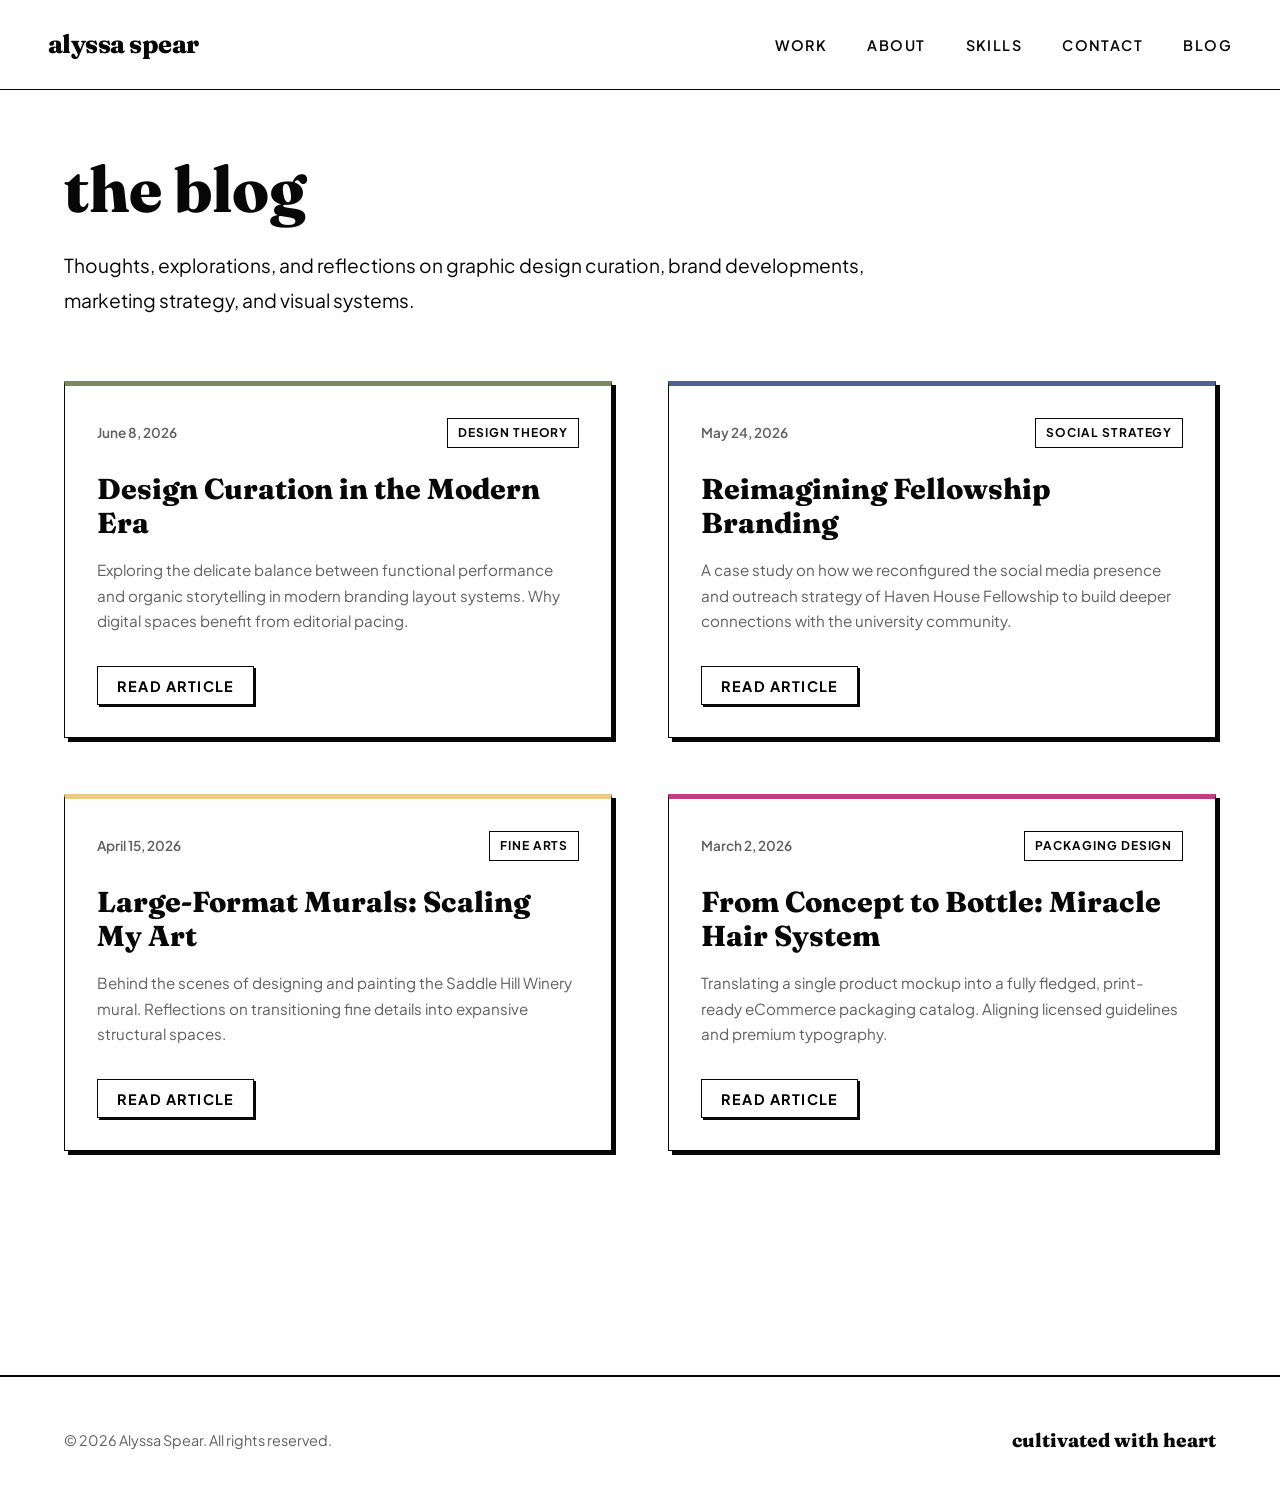
==== blog.html @ bfa312a0 "Fix Haven House YouTube embed, add click-to-enlarge lightboxes, logo redirect delay, and blog page w" ====
<!DOCTYPE html>
<html lang="en">
<head>
    <link rel="icon" type="image/png+xml" href="images/favcon_white.png">
    <meta charset="UTF-8">
    <meta name="viewport" content="width=device-width, initial-scale=1.0">
    <title>Blog — Alyssa Spear</title>
    <meta name="description" content="Personal blog of Alyssa Spear sharing insights on brand strategy, digital design curation, packaging, and fine arts.">
    <link rel="stylesheet" href="styles.css">
</head>
<body>

    <!-- STICKY HEADER -->
    <header class="header">
        <a href="index.html" class="logo-link" id="logo">
            <span class="logo-text">alyssa spear</span>
        </a>
        <nav>
            <ul class="nav-menu">
                <li><a href="index.html#work" class="nav-link">Work</a></li>
                <li><a href="index.html#about" class="nav-link">About</a></li>
                <li><a href="index.html#skills" class="nav-link">Skills</a></li>
                <li><a href="index.html#contact" class="nav-link">Contact</a></li>
                <li><a href="blog.html" class="nav-link active">Blog</a></li>
            </ul>
        </nav>
    </header>

    <main class="section" style="padding-top: 4rem;">
        
        <div class="blog-intro">
            <h1 style="font-size: clamp(2.5rem, 5vw, 4rem); font-weight: 800; margin-bottom: 1.5rem;">the blog</h1>
            <p class="about-bio" style="font-size: 1.2rem; line-height: 1.8; color: var(--color-black);">
                Thoughts, explorations, and reflections on graphic design curation, brand developments, marketing strategy, and visual systems.
            </p>
        </div>

        <div class="blog-grid">
            
            <!-- Post 1 -->
            <div class="blog-card" style="border-top: 5px solid var(--color-olive);">
                <div class="blog-card-meta">
                    <span class="blog-card-date">June 8, 2026</span>
                    <span class="blog-card-category">Design Theory</span>
                </div>
                <h3 class="blog-card-title">Design Curation in the Modern Era</h3>
                <p class="blog-card-excerpt">Exploring the delicate balance between functional performance and organic storytelling in modern branding layout systems. Why digital spaces benefit from editorial pacing.</p>
                <button class="blog-read-btn" data-post="design-curation">Read Article</button>
            </div>

            <!-- Post 2 -->
            <div class="blog-card" style="border-top: 5px solid var(--color-blue);">
                <div class="blog-card-meta">
                    <span class="blog-card-date">May 24, 2026</span>
                    <span class="blog-card-category">Social Strategy</span>
                </div>
                <h3 class="blog-card-title">Reimagining Fellowship Branding</h3>
                <p class="blog-card-excerpt">A case study on how we reconfigured the social media presence and outreach strategy of Haven House Fellowship to build deeper connections with the university community.</p>
                <button class="blog-read-btn" data-post="fellowship-branding">Read Article</button>
            </div>

            <!-- Post 3 -->
            <div class="blog-card" style="border-top: 5px solid var(--color-gold);">
                <div class="blog-card-meta">
                    <span class="blog-card-date">April 15, 2026</span>
                    <span class="blog-card-category">Fine Arts</span>
                </div>
                <h3 class="blog-card-title">Large-Format Murals: Scaling My Art</h3>
                <p class="blog-card-excerpt">Behind the scenes of designing and painting the Saddle Hill Winery mural. Reflections on transitioning fine details into expansive structural spaces.</p>
                <button class="blog-read-btn" data-post="large-format-murals">Read Article</button>
            </div>

            <!-- Post 4 -->
            <div class="blog-card" style="border-top: 5px solid var(--color-magenta);">
                <div class="blog-card-meta">
                    <span class="blog-card-date">March 2, 2026</span>
                    <span class="blog-card-category">Packaging Design</span>
                </div>
                <h3 class="blog-card-title">From Concept to Bottle: Miracle Hair System</h3>
                <p class="blog-card-excerpt">Translating a single product mockup into a fully fledged, print-ready eCommerce packaging catalog. Aligning licensed guidelines and premium typography.</p>
                <button class="blog-read-btn" data-post="packaging-design">Read Article</button>
            </div>

        </div>

    </main>

    <!-- ARTICLE READER OVERLAY MODAL -->
    <div id="blog-reader-modal" class="blog-reader-modal">
        <div class="blog-reader-content">
            <span class="blog-reader-close">&times;</span>
            <div class="blog-reader-meta">
                <span id="reader-date"></span>
                <span>&bull;</span>
                <span id="reader-category"></span>
            </div>
            <h2 class="blog-reader-title" id="reader-title"></h2>
            <div class="blog-reader-image-wrap" id="reader-image-wrap" style="display: none; margin-bottom: 2rem; border: var(--border-main); box-shadow: var(--shadow-flat); aspect-ratio: 16 / 9; overflow: hidden; background: var(--color-white); align-items: center; justify-content: center;">
                <img id="reader-hero-img" src="" alt="" style="max-width: 100%; max-height: 100%; object-fit: contain; padding: 12px;">
            </div>
            <div class="blog-reader-body" id="reader-body"></div>
            <!-- Optional Gallery Grid for Multiple Images inside Blog Posts -->
            <div class="blog-reader-gallery" id="reader-gallery" style="display: none; margin-top: 3rem; border-top: var(--border-main); padding-top: 2rem;">
                <h4 style="font-family: var(--font-heading); font-size: 1.4rem; font-weight: 800; margin-bottom: 1.5rem;">Visuals & Layouts</h4>
                <div class="blog-gallery-grid" id="reader-gallery-grid" style="display: grid; grid-template-columns: repeat(auto-fill, minmax(180px, 1fr)); gap: 1.5rem;">
                </div>
            </div>
        </div>
    </div>

    <!-- FOOTER SIGNATURE -->
    <footer style="border-top: var(--border-main); background: var(--color-bg);">
        <div class="footer-wrap">
            <p class="footer-copy">&copy; <span id="current-year"></span> Alyssa Spear. All rights reserved.</p>
            <span class="footer-signature">cultivated with heart</span>
        </div>
    </footer>

    <!-- SHARED SCRIPTS -->
    <script src="script.js"></script>

    <!-- IN-PAGE BLOG CONTROLLER SCRIPT -->
    <script>
        document.addEventListener('DOMContentLoaded', () => {
            const articles = {
                'design-curation': {
                    title: 'Design Curation in the Modern Era',
                    date: 'June 8, 2026',
                    category: 'Design Theory',
                    heroImage: 'images/Reality Upgrade/orange_orchid_.png',
                    images: [
                        'images/Reality Upgrade/orange_orchid_.png',
                        'images/Reality Upgrade/bok-choy.png',
                        'images/Reality Upgrade/eggplant_hat.png'
                    ],
                    body: `
                        <p>Modern visual design is often plagued by sterile minimalism—layouts that look perfect in mockups but feel hollow in practice. Curation is the antidote. It is the art of selecting, organizing, and presenting visual assets in a way that creates a narrative arc, balancing functionality with character.</p>
                        <h3>The Role of Pacing</h3>
                        <p>Just like a well-curated magazine, a website layout needs pacing. Every graphic asset, color accent, and block of copy should cooperate. We use editorial spacing, generous margins, and deliberate asymmetry to guide the user's focus naturally, rather than stuffing viewports with visual noise.</p>
                        <h3>Infusing Organic Grounding</h3>
                        <p>By contrasting geometric grids with organic illustrations (like botanical shapes and fluid line art), we bring warmth and personality back to digital spaces. This is the heart of high-end curation: maintaining precision while remaining human.</p>
                    `
                },
                'fellowship-branding': {
                    title: 'Reimagining Fellowship Branding',
                    date: 'May 24, 2026',
                    category: 'Social Strategy',
                    heroImage: 'images/haven-house/fruit_of_the_spirit.png',
                    images: [
                        'images/haven-house/fruit_of_the_spirit.png',
                        'images/haven-house/forgiveness_3.png',
                        'images/haven-house/daniel_2_23.png'
                    ],
                    body: `
                        <p>Rebranding a community organization like Haven House Fellowship requires a careful balance: honoring its rich values while modernizing its channels to better connect with a new wave of university students.</p>
                        <h3>Reconfiguring the Social System</h3>
                        <p>During my Spring Semester coursework at Stockton University, I collaborated with Haven House to restructure their branding system. We replaced disparate, mismatched social templates with a consistent color palette, premium typography, and structured graphics. This unified layout helped frame weekly gatherings and alumni highlights in a clean, modern aesthetic.</p>
                        <h3>Video Outreach</h3>
                        <p>By moving into short-form event videos and recap videos (such as our Circuit Riders Carry the Love Tour footage), we created content that resonated deeply. The resulting digital growth drove event attendance and community engagement to record numbers.</p>
                    `
                },
                'large-format-murals': {
                    title: 'Large-Format Murals: Scaling My Art',
                    date: 'April 15, 2026',
                    category: 'Fine Arts',
                    heroImage: 'images/Reality Upgrade/mural_1.jpg',
                    images: [
                        'images/Reality Upgrade/mural_1.jpg',
                        'images/Reality Upgrade/mural_2.jpg',
                        'images/Reality Upgrade/mural_3.jpg'
                    ],
                    body: `
                        <p>Painting a large-scale mural at Saddle Hill Winery was a massive lesson in perspective, physical medium handling, and spatial layout resolution.</p>
                        <h3>From Screen to Wall</h3>
                        <p>The design began as a digital vector grid in Adobe Illustrator, optimized for a standard 16:9 viewport. However, projecting and translating those vector shapes onto a physical wine-cellar wall required adjusting for architectural seams, lighting angles, and texture variations.</p>
                        <h3>The Human Scale</h3>
                        <p>Working on a ladder changes your perception of lines. What looks straight from two feet away may curve when viewed from across the room. We utilized grid sketching and hand-blending techniques to scale details cleanly, creating an immersive backdrop that invites visitors to pause and interact.</p>
                    `
                },
                'packaging-design': {
                    title: 'From Concept to Bottle: Miracle Hair System',
                    date: 'March 2, 2026',
                    category: 'Packaging Design',
                    heroImage: 'images/Evergreen/Miracle_Hair_.png',
                    images: [
                        'images/Evergreen/Miracle_Hair_.png',
                        'images/Evergreen/evergreen_bottles_1.png',
                        'images/Evergreen/Evergreen_symbols.png'
                    ],
                    body: `
                        <p>At Evergreen Research & Marketing, expanding a single prototype package design into a cohesive product line was one of my favorite structural challenges.</p>
                        <h3>Packaging Architecture</h3>
                        <p>A product line expansion isn't just copying a label to a different-sized bottle. It requires re-proportioning text blocks, adapting logo positions to different form factors (spray caps, shampoo pumps, tub labels), and maintaining consistent color values across varied paper and plastic substrates.</p>
                        <h3>Compliance and Performance</h3>
                        <p>Beyond styling, packaging designs must satisfy compliance regulations while visually standing out. By selecting curated typography (like Fraunces) and utilizing high-converting neobrutalist borders, we developed a system that performs beautifully on retail shelves and eCommerce sites alike.</p>
                    `
                }
            };

            const modal = document.getElementById('blog-reader-modal');
            const readerTitle = document.getElementById('reader-title');
            const readerDate = document.getElementById('reader-date');
            const readerCategory = document.getElementById('reader-category');
            const readerBody = document.getElementById('reader-body');
            const closeBtn = modal.querySelector('.blog-reader-close');

            const openArticle = (id) => {
                const article = articles[id];
                if (!article) return;

                readerTitle.textContent = article.title;
                readerDate.textContent = article.date;
                readerCategory.textContent = article.category;
                readerBody.innerHTML = article.body;

                const imgWrap = document.getElementById('reader-image-wrap');
                const heroImg = document.getElementById('reader-hero-img');
                if (article.heroImage) {
                    heroImg.src = article.heroImage;
                    heroImg.alt = article.title;
                    imgWrap.style.display = 'flex';
                } else {
                    imgWrap.style.display = 'none';
                }

                // Render gallery images if present
                const galleryWrap = document.getElementById('reader-gallery');
                const galleryGrid = document.getElementById('reader-gallery-grid');
                galleryGrid.innerHTML = '';
                
                if (article.images && article.images.length > 0) {
                    article.images.forEach(imgSrc => {
                        const item = document.createElement('div');
                        item.className = 'blog-gallery-item';
                        
                        const img = document.createElement('img');
                        img.src = imgSrc;
                        img.alt = 'Article Gallery Image';
                        
                        item.appendChild(img);
                        galleryGrid.appendChild(item);
                    });
                    galleryWrap.style.display = 'block';
                } else {
                    galleryWrap.style.display = 'none';
                }

                modal.style.display = 'flex';
                // Force reflow
                modal.offsetHeight;
                modal.classList.add('show');
                document.body.style.overflow = 'hidden';
            };

            const closeArticle = () => {
                modal.classList.remove('show');
                document.body.style.overflow = '';
                setTimeout(() => {
                    modal.style.display = 'none';
                }, 300);
            };

            document.querySelectorAll('.blog-read-btn').forEach(btn => {
                btn.addEventListener('click', () => {
                    const postId = btn.getAttribute('data-post');
                    openArticle(postId);
                });
            });

            closeBtn.addEventListener('click', closeArticle);
            
            modal.addEventListener('click', (e) => {
                if (e.target === modal) {
                    closeArticle();
                }
            });

            document.addEventListener('keydown', (e) => {
                if (e.key === 'Escape' && modal.classList.contains('show')) {
                    closeArticle();
                }
            });
        });
    </script>
</body>
</html>
---- styles.css ----
/* Import Premium Google Fonts */
@import url('https://fonts.googleapis.com/css2?family=Fraunces:ital,opsz,wght@0,9..144,200..800;1,9..144,200..800&family=Plus+Jakarta+Sans:ital,wght@0,200..800;1,200..800&display=swap');

:root {
    /* Brand Colors - 11 Color Palette */
    --color-bg: #fefefe;           /* Airy white background */
    --color-black: #070707;        /* Deep ink black */
    --color-white: #fefefe;        /* Pure white for detailing */
    --color-gray: #606060;         /* Editorial body text */
    
    --color-red: #d83832;          /* Bright red accent */
    --color-tan: #ce9b5e;          /* Tan/caramel grounding */
    --color-gold: #e7ca83;         /* Pale gold highlighting */
    --color-olive: #788b5c;        /* Olive green leaf base */
    --color-blue: #49648d;         /* Steel blue backdrop */
    --color-purple: #7c6b9d;       /* Muted purple flower fill */
    --color-magenta: #bf4184;      /* Magenta pop */
    --color-brown: #7d6247;        /* Branch/wood brown */
    
    /* Typography */
    --font-heading: 'Fraunces', Georgia, serif;
    --font-body: 'Plus Jakarta Sans', -apple-system, sans-serif;
    
    /* Layout & Shadow Tokens */
    --border-width: 1.5px;
    --border-main: var(--border-width) solid var(--color-black);
    --shadow-flat: 4px 4px 0px 0px var(--color-black);
    --shadow-flat-hover: 7px 7px 0px 0px var(--color-black);
    --shadow-flat-active: 1px 1px 0px 0px var(--color-black);
    
    /* Transitions */
    --transition-base: all 0.4s cubic-bezier(0.16, 1, 0.3, 1);
    --transition-fast: all 0.2s cubic-bezier(0.16, 1, 0.3, 1);
}

/* Base Styles */
* {
    box-sizing: border-box;
    margin: 0;
    padding: 0;
}

html {
    scroll-behavior: smooth;
    background-color: var(--color-bg);
    color: var(--color-black);
    font-family: var(--font-body);
    font-size: 16px;
    -webkit-font-smoothing: antialiased;
}

body {
    overflow-x: hidden;
    line-height: 1.6;
}

/* Typography Utilities */
h1, h2, h3, h4 {
    font-family: var(--font-heading);
    font-weight: 700;
    line-height: 1.1;
}

p {
    font-family: var(--font-body);
    font-weight: 400;
    color: var(--color-gray);
    font-size: clamp(0.95rem, 1.2vw, 1.1rem);
}

a {
    color: inherit;
    text-decoration: none;
    transition: var(--transition-fast);
}

/* Sticky Header */
.header {
    position: sticky;
    top: 0;
    z-index: 100;
    background: rgba(254, 254, 254, 0.95);
    backdrop-filter: blur(8px);
    border-bottom: var(--border-main);
    padding: 1.5rem 3rem;
    display: flex;
    justify-content: space-between;
    align-items: center;
}

@media (max-width: 768px) {
    .header {
        padding: 1rem 1.5rem;
    }
}

.logo-link {
    display: flex;
    align-items: center;
    gap: 0.5rem;
}

.logo-text {
    font-family: var(--font-heading);
    font-size: 1.6rem;
    font-weight: 800;
    letter-spacing: -0.02em;
}

.nav-menu {
    display: flex;
    gap: 2.5rem;
    list-style: none;
}

@media (max-width: 768px) {
    .nav-menu {
        gap: 1.2rem;
    }
}

.nav-link {
    font-family: var(--font-body);
    font-weight: 600;
    font-size: 0.9rem;
    text-transform: uppercase;
    letter-spacing: 0.1em;
    position: relative;
    padding-bottom: 0.25rem;
}

.nav-link::after {
    content: '';
    position: absolute;
    width: 100%;
    transform: scaleX(0);
    height: 1.5px;
    bottom: 0;
    left: 0;
    background-color: var(--color-black);
    transform-origin: bottom right;
    transition: transform 0.25s ease-out;
}

.nav-link:hover::after {
    transform: scaleX(1);
    transform-origin: bottom left;
}

/* Custom Interactive SVGs Styling */
.botanical-svg {
    width: 100%;
    height: auto;
    display: block;
}

/* Vector detail animations */
.vector-stem {
    stroke-dasharray: 1000;
    stroke-dashoffset: 0;
    transition: var(--transition-base);
}

.vector-leaf {
    transform-origin: center bottom;
    transition: var(--transition-base);
}

.vector-detail {
    stroke: var(--color-white);
    stroke-width: 1px;
    fill: none;
}

/* Hover rotation of leaves inside vector SVGs */
.svg-interactive-trigger:hover .vector-leaf {
    transform: rotate(3deg);
}

.svg-interactive-trigger:hover .vector-leaf:nth-child(even) {
    transform: rotate(-3deg);
}

/* Container Structure */
.section {
    padding: 8rem 4rem;
    border-bottom: var(--border-main);
    position: relative;
}

@media (max-width: 768px) {
    .section {
        padding: 5rem 1.5rem;
    }
}

.section-title-wrap {
    margin-bottom: 5rem;
    display: flex;
    align-items: center;
    gap: 2rem;
}

.section-title {
    font-size: clamp(2.5rem, 5vw, 4rem);
    font-weight: 800;
    letter-spacing: -0.01em;
}

.section-divider {
    height: 1.5px;
    background: var(--color-black);
    flex-grow: 1;
}

/* Hero Section */
.hero {
    display: grid;
    grid-template-columns: 1.2fr 0.8fr;
    min-height: calc(100vh - 75px);
    padding: 0;
    border-bottom: var(--border-main);
}

@media (max-width: 1024px) {
    .hero {
        grid-template-columns: 1fr;
    }
}

.hero-content {
    padding: 6rem 4rem;
    display: flex;
    flex-direction: column;
    justify-content: center;
    border-right: var(--border-main);
}

@media (max-width: 1024px) {
    .hero-content {
        border-right: none;
        border-bottom: var(--border-main);
        padding: 4rem 1.5rem;
    }
}

.hero-subtitle {
    font-family: var(--font-body);
    font-size: clamp(0.9rem, 1.5vw, 1.1rem);
    font-weight: 700;
    text-transform: uppercase;
    letter-spacing: 0.15em;
    color: var(--color-gray);
    margin-bottom: 1.5rem;
}

.hero-title {
    font-size: clamp(3.5rem, 6vw, 5.5rem);
    font-weight: 800;
    letter-spacing: -0.02em;
    line-height: 1;
    margin-bottom: 2rem;
}

.hero-tagline {
    font-family: var(--font-body);
    font-size: clamp(1.1rem, 2vw, 1.4rem);
    color: var(--color-gray);
    margin-bottom: 3.5rem;
    max-width: 580px;
}

/* Neobrutalist Solid Buttons */
.btn {
    display: inline-flex;
    align-items: center;
    justify-content: center;
    gap: 0.75rem;
    background: var(--color-black);
    color: var(--color-white);
    font-family: var(--font-body);
    font-weight: 700;
    font-size: 0.95rem;
    text-transform: uppercase;
    letter-spacing: 0.08em;
    padding: 1.25rem 2.5rem;
    border: var(--border-main);
    box-shadow: var(--shadow-flat);
    cursor: pointer;
    align-self: flex-start;
    transition: var(--transition-fast);
}

.btn:hover {
    transform: translate(-3px, -3px);
    box-shadow: var(--shadow-flat-hover);
}

.btn:active {
    transform: translate(3px, 3px);
    box-shadow: var(--shadow-flat-active);
}

.hero-visual {
    background: var(--color-bg);
    display: flex;
    align-items: center;
    justify-content: center;
    padding: 4rem;
    position: relative;
    overflow: hidden;
}

.hero-visual::before {
    content: '';
    position: absolute;
    width: 140%;
    height: 140%;
    background-image: radial-gradient(var(--color-tan) 1.5px, transparent 1.5px);
    background-size: 24px 24px;
    opacity: 0.2;
    z-index: 0;
}



/* About Section */
.about {
    display: grid;
    grid-template-columns: 0.7fr 1.3fr;
    gap: 4rem;
}

@media (max-width: 1024px) {
    .about {
        grid-template-columns: 1fr;
        gap: 3rem;
    }
}

.about-orchid {
    transform: scale(2.8) translateX(-8%);
}

.about-orchid.brand-image:hover {
    transform: scale(2.85) translateX(-8%) rotate(1deg);
}


.about-graphic-container {
    border: var(--border-main);
    box-shadow: var(--shadow-flat);
    background: var(--color-tan);
    padding: 3rem;
    display: flex;
    align-items: center;
    justify-content: center;
    position: relative;
    overflow: hidden;
}

.about-content {
    display: flex;
    flex-direction: column;
    justify-content: center;
}

.about-bio {
    font-size: clamp(1.1rem, 1.8vw, 1.3rem);
    line-height: 1.8;
    color: var(--color-black);
    margin-bottom: 2.5rem;
}

.about-details {
    display: grid;
    grid-template-columns: 1fr 1fr;
    gap: 2.5rem;
}

@media (max-width: 640px) {
    .about-details {
        grid-template-columns: 1fr;
    }
}

.about-pillar {
    border-top: var(--border-main);
    padding-top: 1.5rem;
}

.about-pillar-title {
    font-family: var(--font-heading);
    font-size: 1.6rem;
    font-weight: 800;
    margin-bottom: 0.75rem;
}

/* Filterable Portfolio Gallery */
.gallery-filters {
    display: flex;
    flex-wrap: wrap;
    gap: 1rem;
    margin-bottom: 4rem;
}

.filter-btn {
    font-family: var(--font-body);
    font-weight: 700;
    font-size: 0.85rem;
    text-transform: uppercase;
    letter-spacing: 0.08em;
    padding: 0.75rem 1.5rem;
    border: var(--border-main);
    background: var(--color-white);
    color: var(--color-black);
    cursor: pointer;
    box-shadow: 2px 2px 0px 0px var(--color-black);
    transition: var(--transition-fast);
}

.filter-btn:hover {
    transform: translate(-1px, -1px);
    box-shadow: 3px 3px 0px 0px var(--color-black);
}

.filter-btn.active {
    background: var(--color-black);
    color: var(--color-white);
    box-shadow: none;
    transform: translate(2px, 2px);
}

.portfolio-grid {
    display: grid;
    grid-template-columns: repeat(auto-fill, minmax(350px, 1fr));
    gap: 3.5rem;
}

@media (max-width: 480px) {
    .portfolio-grid {
        grid-template-columns: 1fr;
    }
}

.project-card {
    border: var(--border-main);
    box-shadow: 4px 4px 0px 0px var(--color-black);
    background: var(--color-white);
    display: flex;
    flex-direction: column;
    overflow: hidden;
    transition: var(--transition-base);
}

.project-card:hover {
    transform: translate(-4px, -4px);
    box-shadow: 7px 7px 0px 0px var(--color-black);
}

.project-thumbnail-wrap {
    position: relative;
    border-bottom: var(--border-main);
    overflow: hidden;
    aspect-ratio: 16 / 10;
    display: flex;
    align-items: center;
    justify-content: center;
    background: var(--color-bg);
}

/* Fallback geometric illustration boxes for thumbnails since we are minimal and vector-focused */
.project-fallback-img {
    width: 100%;
    height: 100%;
    display: flex;
    align-items: center;
    justify-content: center;
    padding: 2rem;
    position: relative;
    transition: var(--transition-base);
}

.project-card:hover .project-fallback-img {
    transform: scale(1.03);
}

.project-fallback-img img {
    filter: drop-shadow(4px 4px 0px var(--color-black));
    transition: var(--transition-base);
}

.project-card:hover .project-fallback-img img {
    transform: scale(1.04) rotate(1deg);
    filter: drop-shadow(6px 6px 0px var(--color-black));
}

.project-card-badge {
    position: absolute;
    top: 1rem;
    right: 1rem;
    background: var(--color-white);
    border: var(--border-main);
    padding: 0.35rem 0.75rem;
    font-size: 0.7rem;
    font-weight: 700;
    text-transform: uppercase;
    letter-spacing: 0.08em;
    z-index: 2;
}

.project-meta {
    padding: 2rem;
    display: flex;
    flex-direction: column;
    flex-grow: 1;
}

.project-title {
    font-size: 1.8rem;
    font-weight: 800;
    margin-bottom: 0.75rem;
}

.project-desc {
    font-size: 0.95rem;
    color: var(--color-gray);
    margin-bottom: 2rem;
    flex-grow: 1;
}

.project-tools {
    display: flex;
    flex-wrap: wrap;
    gap: 0.5rem;
}

.tool-tag {
    font-family: var(--font-body);
    font-size: 0.75rem;
    font-weight: 700;
    color: var(--color-black);
    background: rgba(0,0,0,0.04);
    padding: 0.25rem 0.6rem;
    border: 1px solid var(--color-black);
}

/* Skills Grid */
.skills-container {
    display: grid;
    grid-template-columns: 1.2fr 0.8fr;
    gap: 4rem;
}

@media (max-width: 1024px) {
    .skills-container {
        grid-template-columns: 1fr;
    }
}

.skills-main-grid {
    display: grid;
    grid-template-columns: 1fr 1fr;
    gap: 3rem;
}

@media (max-width: 640px) {
    .skills-main-grid {
        grid-template-columns: 1fr;
    }
}

.skill-category {
    border: var(--border-main);
    box-shadow: var(--shadow-flat);
    padding: 2.5rem;
    background: var(--color-white);
}

.skill-cat-title {
    font-family: var(--font-heading);
    font-size: 1.8rem;
    font-weight: 800;
    margin-bottom: 2rem;
    padding-bottom: 0.5rem;
    border-bottom: var(--border-main);
}

.skills-tag-list {
    display: flex;
    flex-wrap: wrap;
    gap: 0.75rem;
    margin-top: 1rem;
}

.skill-badge {
    background: var(--color-white);
    color: var(--color-black);
    font-family: var(--font-body);
    font-size: 0.9rem;
    font-weight: 600;
    padding: 0.6rem 1.2rem;
    border: var(--border-main);
    box-shadow: 2px 2px 0px 0px var(--color-black);
    transition: var(--transition-fast);
    cursor: default;
}

.skill-badge:hover {
    transform: translate(-1px, -1px);
    box-shadow: 3px 3px 0px 0px var(--color-black);
    background: var(--color-tan);
}

.skills-sidebar-graphic {
    border: var(--border-main);
    box-shadow: var(--shadow-flat);
    background: var(--color-gold);
    padding: 4rem 3rem;
    display: flex;
    flex-direction: column;
    align-items: center;
    justify-content: center;
    text-align: center;
}

.skills-sidebar-graphic .botanical-svg {
    max-width: 300px;
    margin-bottom: 2.5rem;
}

/* Contact & Resume */
.contact-container {
    display: grid;
    grid-template-columns: 1.1fr 0.9fr;
    border: var(--border-main);
    box-shadow: var(--shadow-flat);
    overflow: hidden;
}

@media (max-width: 1024px) {
    .contact-container {
        grid-template-columns: 1fr;
    }
}

.contact-info-panel {
    background: var(--color-brown);
    color: var(--color-white);
    padding: 5rem 4rem;
    display: flex;
    flex-direction: column;
    justify-content: center;
    border-right: var(--border-main);
    position: relative;
    overflow: hidden;
}

@media (max-width: 1024px) {
    .contact-info-panel {
        border-right: none;
        border-bottom: var(--border-main);
        padding: 4rem 2rem;
    }
}

.contact-info-panel::before {
    content: '';
    position: absolute;
    width: 100%;
    height: 100%;
    top: 0;
    left: 0;
    background-image: radial-gradient(rgba(254, 254, 254, 0.1) 1.5px, transparent 1.5px);
    background-size: 20px 20px;
}

.contact-info-panel * {
    position: relative;
    z-index: 1;
}

.contact-cta {
    font-size: clamp(2rem, 3.5vw, 3rem);
    font-weight: 800;
    margin-bottom: 1.5rem;
}
.contact-sub-cta {
    color: var(--color-black);
}



.contact-sub-cta {
    font-size: 1.1rem;
    opacity: 0.85;
    margin-bottom: 3.5rem;
}

.contact-email-link {
    font-family: var(--font-heading);
    font-size: clamp(1.8rem, 3vw, 2.5rem);
    font-weight: 800;
    border-bottom: 2px solid var(--color-white);
    display: inline-block;
    margin-bottom: 4rem;
}

.contact-email-link:hover {
    color: var(--color-gold);
    border-color: var(--color-gold);
}

.social-bar {
    display: flex;
    gap: 1.5rem;
}

.social-circle-link {
    width: 50px;
    height: 50px;
    border-radius: 50%;
    border: var(--border-width) solid var(--color-white);
    display: flex;
    align-items: center;
    justify-content: center;
    background: transparent;
    transition: var(--transition-fast);
}

.social-circle-link:hover {
    background: var(--color-white);
    color: var(--color-brown);
    transform: scale(1.05);
}

.contact-resume-panel {
    background: var(--color-bg);
    padding: 5rem 4rem;
    display: flex;
    flex-direction: column;
    justify-content: center;
    align-items: center;
    text-align: center;
}

@media (max-width: 1024px) {
    .contact-resume-panel {
        padding: 4rem 2rem;
    }
}

.contact-resume-panel .botanical-svg {
    max-width: 160px;
    margin-bottom: 2.5rem;
}

/* Footer Signature */
.footer-wrap {
    padding: 3rem 4rem;
    display: flex;
    justify-content: space-between;
    align-items: center;
}

@media (max-width: 768px) {
    .footer-wrap {
        flex-direction: column;
        gap: 1.5rem;
        text-align: center;
        padding: 2.5rem 1.5rem;
    }
}

.footer-copy {
    font-size: 0.9rem;
}

.footer-signature {
    font-family: var(--font-heading);
    font-size: 1.2rem;
    font-weight: 800;
}

/* ==========================================================================
   Brand Image Collages & Asset Layouts
   ========================================================================== */

.brand-image {
    max-width: 100%;
    height: auto;
    display: block;
    mix-blend-mode: multiply; /* Blends white PNG backgrounds perfectly into sections */
    filter: drop-shadow(4px 4px 0px var(--color-black)); /* Dynamic neobrutalist drop shadow matching shapes */
    transition: var(--transition-base);
    user-select: none;
}

.brand-image:hover {
    transform: scale(1.02) rotate(1deg);
    filter: drop-shadow(6px 6px 0px var(--color-black));
}

/* Hero Headshot Layout */

/* Component Placements */
.about-chard, .about-bokchoy {
    max-height: 380px;
    width: auto;
    filter: drop-shadow(6px 6px 0px var(--color-black));
}

.skills-palette-img {
    max-width: 100%;
    height: auto;
    margin-bottom: 2.5rem;
    filter: drop-shadow(5px 5px 0px var(--color-black));
}

.contact-tomatoes-img, .contact-rose-img {
    max-height: 200px;
    width: auto;
    margin-bottom: 2.5rem;
    transform: rotate(-5deg);
    transition: var(--transition-base);
}

.contact-resume-panel:hover .contact-tomatoes-img,
.contact-resume-panel:hover .contact-rose-img {
    transform: rotate(5deg) scale(1.03);
}

/* Custom Keyframe Animations */

/* Hero Headshot Styling */
.hero-headshot {
    width: 380px;
    max-width: 100%;
    aspect-ratio: 1 / 1;
    object-fit: cover;
    border-radius: 50%;
    filter: drop-shadow(6px 6px 0px var(--color-black));
    mix-blend-mode: normal;
    transition: var(--transition-base);
    position: relative;
    z-index: 2;
}

.hero-headshot:hover {
    transform: scale(1.02);
    filter: drop-shadow(8px 8px 0px var(--color-black));
}

/* Multi-Page Detail Page Layout Styles */
.back-link {
    display: inline-flex;
    align-items: center;
    gap: 0.5rem;
    font-family: var(--font-body);
    font-weight: 700;
    font-size: 0.95rem;
    text-transform: uppercase;
    letter-spacing: 0.08em;
    padding: 0.5rem 1rem;
    border: var(--border-main);
    background: var(--color-white);
    box-shadow: 2px 2px 0px 0px var(--color-black);
    margin-bottom: 3rem;
    transition: var(--transition-fast);
}

.back-link:hover {
    transform: translate(-1px, -1px);
    box-shadow: 3px 3px 0px 0px var(--color-black);
    background: var(--color-tan);
}

.project-details-layout {
    display: grid;
    grid-template-columns: 1.3fr 0.7fr;
    gap: 4rem;
    margin-top: 2rem;
}

@media (max-width: 1024px) {
    .project-details-layout {
        grid-template-columns: 1fr;
        gap: 3rem;
    }
}

.project-details-content {
    display: flex;
    flex-direction: column;
    gap: 2rem;
}

.project-details-sidebar {
    display: flex;
    flex-direction: column;
    gap: 3rem;
}

.sidebar-box {
    border: var(--border-main);
    box-shadow: var(--shadow-flat);
    padding: 2.5rem;
    background: var(--color-white);
}

.sidebar-box-title {
    font-family: var(--font-heading);
    font-size: 1.6rem;
    font-weight: 800;
    margin-bottom: 1.5rem;
    padding-bottom: 0.5rem;
    border-bottom: var(--border-main);
}

.meta-info-list {
    display: flex;
    flex-direction: column;
    gap: 1.2rem;
    list-style: none;
}

.meta-info-item {
    font-family: var(--font-body);
    font-size: 1rem;
    color: var(--color-gray);
}

.meta-info-item strong {
    color: var(--color-black);
    text-transform: uppercase;
    letter-spacing: 0.05em;
    font-size: 0.85rem;
    display: block;
    margin-bottom: 0.2rem;
}

/* Detail Page Photo Gallery Grid */
.detail-gallery-title {
    font-family: var(--font-heading);
    font-size: 2.2rem;
    font-weight: 800;
    margin-top: 4rem;
    margin-bottom: 2rem;
}

.gallery-grid {
    display: grid;
    grid-template-columns: repeat(auto-fill, minmax(280px, 1fr));
    gap: 2rem;
    margin-bottom: 4rem;
}

.gallery-item {
    border: var(--border-main);
    box-shadow: var(--shadow-flat);
    background: var(--color-white);
    aspect-ratio: 4 / 3;
    overflow: hidden;
    position: relative;
    display: flex;
    align-items: center;
    justify-content: center;
    transition: var(--transition-base);
}

.gallery-item img {
    width: 100%;
    height: 100%;
    object-fit: contain;
    background: var(--color-white);
    padding: 12px;
    box-sizing: border-box;
    transition: var(--transition-base);
}

.gallery-item:hover {
    transform: translate(-3px, -3px);
    box-shadow: var(--shadow-flat-hover);
}

.gallery-item:hover img {
    transform: scale(1.05);
}

/* Video Showcase Styling */
.video-showcase {
    border-top: var(--border-main);
    padding-top: 4rem;
    margin-top: 4rem;
}

.video-showcase-title {
    font-family: var(--font-heading);
    font-size: 2.2rem;
    font-weight: 800;
    margin-bottom: 2rem;
}

.video-grid {
    display: grid;
    grid-template-columns: repeat(auto-fill, minmax(320px, 1fr));
    gap: 3rem;
}

@media (max-width: 480px) {
    .video-grid {
        grid-template-columns: 1fr;
    }
}

.video-item {
    border: var(--border-main);
    box-shadow: var(--shadow-flat);
    background: var(--color-white);
    padding: 1.5rem;
    display: flex;
    flex-direction: column;
    gap: 1rem;
    transition: var(--transition-base);
}

.video-item:hover {
    transform: translate(-3px, -3px);
    box-shadow: var(--shadow-flat-hover);
}

.video-embed-wrap {
    position: relative;
    padding-bottom: 56.25%;
    height: 0;
    overflow: hidden;
    border: var(--border-main);
    background: var(--color-black);
}

.video-embed-wrap iframe,
.video-embed-wrap video {
    position: absolute;
    top: 0;
    left: 0;
    width: 100%;
    height: 100%;
    border: 0;
}

.video-title {
    font-family: var(--font-heading);
    font-size: 1.4rem;
    font-weight: 800;
}

.video-desc {
    font-family: var(--font-body);
    font-size: 0.95rem;
    color: var(--color-gray);
}

/* View Project Link inside index.html cards */
.view-project-link {
    display: inline-block;
    margin-top: 1.5rem;
    font-family: var(--font-body);
    font-weight: 700;
    font-size: 0.9rem;
    text-transform: uppercase;
    letter-spacing: 0.08em;
    color: var(--color-black);
    text-decoration: underline;
    transition: var(--transition-fast);
}

.project-card:hover .view-project-link {
    color: var(--color-magenta);
}

/* ==========================================================================
   eCommerce Merch Grid Styling
   ========================================================================== */

.merch-grid {
    display: grid;
    grid-template-columns: repeat(auto-fill, minmax(300px, 1fr));
    gap: 2.5rem;
    margin-bottom: 4rem;
}

@media (max-width: 768px) {
    .merch-grid {
        grid-template-columns: 1fr;
    }
}

.merch-card {
    border: var(--border-main);
    box-shadow: var(--shadow-flat);
    background: var(--color-white);
    padding: 1.5rem;
    display: flex;
    flex-direction: column;
    gap: 1.5rem;
    transition: var(--transition-base);
}

.merch-card:hover {
    transform: translate(-3px, -3px);
    box-shadow: var(--shadow-flat-hover);
}

.merch-images {
    position: relative;
    width: 100%;
    aspect-ratio: 1 / 1;
    overflow: hidden;
    border: var(--border-main);
    background: var(--color-bg);
}

.merch-card .front-img,
.merch-card .back-img {
    width: 100%;
    height: 100%;
    object-fit: contain;
    background: var(--color-white);
    padding: 12px;
    box-sizing: border-box;
    position: absolute;
    top: 0;
    left: 0;
    transition: opacity 0.3s ease-in-out, transform 0.3s ease-in-out;
}

.merch-card .back-img {
    opacity: 0;
    z-index: 2;
}

.merch-card .front-img {
    opacity: 1;
    z-index: 1;
}

.merch-card:hover .back-img {
    opacity: 1;
    transform: scale(1.03);
}

.merch-card:hover .front-img {
    opacity: 0;
}

.merch-product-name {
    font-family: var(--font-heading);
    font-size: 1.4rem;
    font-weight: 800;
    color: var(--color-black);
    margin-top: 0.5rem;
}

/* ══════════════════════════════════════════
   REALITY UPGRADE - NEW SECTIONS
   ══════════════════════════════════════════ */

.ru-card-grid {
    display: grid;
    grid-template-columns: repeat(auto-fill, minmax(280px, 1fr));
    gap: 2rem;
    margin: 2rem 0;
}

.ru-card {
    border: var(--border-main);
    box-shadow: var(--shadow-flat);
    padding: 2rem;
    background: var(--color-white);
    transition: var(--transition-base);
}

.ru-card:hover {
    transform: translate(-2px, -2px);
    box-shadow: var(--shadow-flat-hover);
}

.ru-card h4 {
    font-family: var(--font-heading);
    font-size: 1.2rem;
    font-weight: 800;
    margin-bottom: 0.5rem;
}

.ru-card p {
    font-size: 0.9rem;
    color: var(--color-gray);
    line-height: 1.7;
}

.ru-reframe {
    border: var(--border-main);
    box-shadow: var(--shadow-flat);
    background: var(--color-white);
    padding: 2rem;
    margin-bottom: 1.5rem;
    transition: var(--transition-base);
}

.ru-reframe:hover {
    transform: translate(-2px, -2px);
    box-shadow: var(--shadow-flat-hover);
}

.ru-reframe .old {
    color: var(--color-gray);
    text-decoration: line-through;
    margin-bottom: 0.5rem;
}

.ru-reframe .new {
    font-weight: 700;
    color: var(--color-black);
    font-size: 1.1rem;
}

/* ══════════════════════════════════════════
   LIGHTBOX MODAL & BLOG PAGE STYLING
   ══════════════════════════════════════════ */

/* Lightbox Modal */
.lightbox-modal {
    display: none;
    position: fixed;
    z-index: 10000;
    left: 0;
    top: 0;
    width: 100%;
    height: 100%;
    overflow: auto;
    background-color: rgba(7, 7, 7, 0.9);
    backdrop-filter: blur(10px);
    opacity: 0;
    transition: opacity 0.3s ease-in-out;
    align-items: center;
    justify-content: center;
}

.lightbox-modal.show {
    display: flex;
    opacity: 1;
}

.lightbox-content-wrap {
    position: relative;
    max-width: 85%;
    max-height: 85%;
    display: flex;
    flex-direction: column;
    align-items: center;
    justify-content: center;
    transform: scale(0.95);
    transition: transform 0.3s ease-in-out;
}

.lightbox-modal.show .lightbox-content-wrap {
    transform: scale(1);
}

.lightbox-image {
    max-width: 100%;
    max-height: 70vh;
    object-fit: contain;
    border: var(--border-main);
    box-shadow: 8px 8px 0px 0px var(--color-black);
    background: var(--color-white);
    padding: 16px;
    box-sizing: border-box;
}

.lightbox-caption {
    margin-top: 1.5rem;
    color: var(--color-black);
    font-family: var(--font-heading);
    font-size: 1.2rem;
    font-weight: 800;
    text-align: center;
    background: var(--color-white);
    border: var(--border-main);
    padding: 0.5rem 1.5rem;
    box-shadow: 4px 4px 0px 0px var(--color-gold);
}

.lightbox-close {
    position: absolute;
    top: 2rem;
    right: 2rem;
    color: var(--color-white);
    font-size: 3rem;
    font-weight: 800;
    cursor: pointer;
    transition: var(--transition-fast);
    z-index: 10001;
    width: 50px;
    height: 50px;
    border: var(--border-main);
    background: var(--color-black);
    box-shadow: 4px 4px 0px 0px var(--color-gold);
    display: flex;
    align-items: center;
    justify-content: center;
    line-height: 1;
}

.lightbox-close:hover {
    color: var(--color-gold);
    transform: scale(1.1) translate(-2px, -2px);
    box-shadow: 6px 6px 0px 0px var(--color-white);
}

/* Blog Layout */
.blog-intro {
    max-width: 800px;
    margin-bottom: 4rem;
}

.blog-grid {
    display: grid;
    grid-template-columns: repeat(auto-fill, minmax(350px, 1fr));
    gap: 3.5rem;
    margin-bottom: 6rem;
}

@media (max-width: 480px) {
    .blog-grid {
        grid-template-columns: 1fr;
    }
}

.blog-card {
    border: var(--border-main);
    box-shadow: 4px 4px 0px 0px var(--color-black);
    background: var(--color-white);
    display: flex;
    flex-direction: column;
    padding: 2rem;
    transition: var(--transition-base);
}

.blog-card:hover {
    transform: translate(-4px, -4px);
    box-shadow: 7px 7px 0px 0px var(--color-black);
}

.blog-card-meta {
    display: flex;
    justify-content: space-between;
    align-items: center;
    margin-bottom: 1.5rem;
}

.blog-card-date {
    font-size: 0.85rem;
    color: var(--color-gray);
    font-weight: 600;
}

.blog-card-category {
    font-size: 0.75rem;
    font-weight: 700;
    text-transform: uppercase;
    letter-spacing: 0.08em;
    padding: 0.25rem 0.6rem;
    border: 1px solid var(--color-black);
    background: var(--color-bg);
}

.blog-card-title {
    font-family: var(--font-heading);
    font-size: 1.8rem;
    font-weight: 800;
    line-height: 1.2;
    margin-bottom: 1rem;
    color: var(--color-black);
}

.blog-card-excerpt {
    font-size: 0.95rem;
    color: var(--color-gray);
    line-height: 1.7;
    margin-bottom: 2rem;
    flex-grow: 1;
}

.blog-read-btn {
    align-self: flex-start;
    font-family: var(--font-body);
    font-weight: 700;
    font-size: 0.9rem;
    text-transform: uppercase;
    letter-spacing: 0.08em;
    padding: 0.6rem 1.2rem;
    border: var(--border-main);
    background: var(--color-white);
    box-shadow: 2px 2px 0px 0px var(--color-black);
    cursor: pointer;
    transition: var(--transition-fast);
}

.blog-card:hover .blog-read-btn {
    background: var(--color-tan);
    transform: translate(-1px, -1px);
    box-shadow: 3px 3px 0px 0px var(--color-black);
}

/* Blog Article Reader Modal */
.blog-reader-modal {
    display: none;
    position: fixed;
    z-index: 12000;
    left: 0;
    top: 0;
    width: 100%;
    height: 100%;
    overflow: auto;
    background-color: rgba(7, 7, 7, 0.85);
    backdrop-filter: blur(10px);
    opacity: 0;
    transition: opacity 0.3s ease-in-out;
    align-items: center;
    justify-content: center;
    padding: 2rem;
    box-sizing: border-box;
}

.blog-reader-modal.show {
    display: flex;
    opacity: 1;
}

.blog-reader-content {
    background: var(--color-white);
    border: var(--border-main);
    box-shadow: 8px 8px 0px 0px var(--color-black);
    width: 100%;
    max-width: 800px;
    max-height: 85vh;
    overflow-y: auto;
    padding: 4rem 3rem;
    box-sizing: border-box;
    position: relative;
    transform: scale(0.95);
    transition: transform 0.3s ease-in-out;
}

.blog-reader-modal.show .blog-reader-content {
    transform: scale(1);
}

.blog-reader-close {
    position: absolute;
    top: 1.5rem;
    right: 1.5rem;
    color: var(--color-black);
    font-size: 2rem;
    font-weight: 800;
    cursor: pointer;
    width: 40px;
    height: 40px;
    border: var(--border-main);
    background: var(--color-white);
    box-shadow: 2px 2px 0px 0px var(--color-black);
    display: flex;
    align-items: center;
    justify-content: center;
    line-height: 1;
    transition: var(--transition-fast);
}

.blog-reader-close:hover {
    background: var(--color-red);
    color: var(--color-white);
    transform: translate(-1px, -1px);
    box-shadow: 3px 3px 0px 0px var(--color-black);
}

.blog-reader-meta {
    display: flex;
    gap: 1.5rem;
    align-items: center;
    margin-bottom: 2rem;
    font-size: 0.9rem;
    font-weight: 600;
    color: var(--color-gray);
    border-bottom: var(--border-main);
    padding-bottom: 1rem;
}

.blog-reader-title {
    font-family: var(--font-heading);
    font-size: clamp(2rem, 4vw, 3rem);
    font-weight: 800;
    line-height: 1.15;
    margin-bottom: 1.5rem;
    color: var(--color-black);
}

.blog-reader-body {
    font-family: var(--font-body);
    font-size: 1.1rem;
    line-height: 1.8;
    color: var(--color-black);
}

.blog-reader-body p {
    color: var(--color-black);
    margin-bottom: 1.5rem;
}

.blog-reader-body h3 {
    font-family: var(--font-heading);
    font-size: 1.6rem;
    font-weight: 800;
    margin-top: 2rem;
    margin-bottom: 1rem;
}

/* Blog Reader Gallery */
.blog-gallery-item {
    border: var(--border-main);
    box-shadow: 2px 2px 0px 0px var(--color-black);
    background: var(--color-white);
    aspect-ratio: 4 / 3;
    overflow: hidden;
    display: flex;
    align-items: center;
    justify-content: center;
    transition: var(--transition-base);
}

.blog-gallery-item:hover {
    transform: translate(-2px, -2px);
    box-shadow: 4px 4px 0px 0px var(--color-black);
}

.blog-gallery-item img {
    max-width: 100%;
    max-height: 100%;
    object-fit: contain;
    padding: 8px;
    transition: var(--transition-base);
}

.blog-gallery-item:hover img {
    transform: scale(1.05);
}
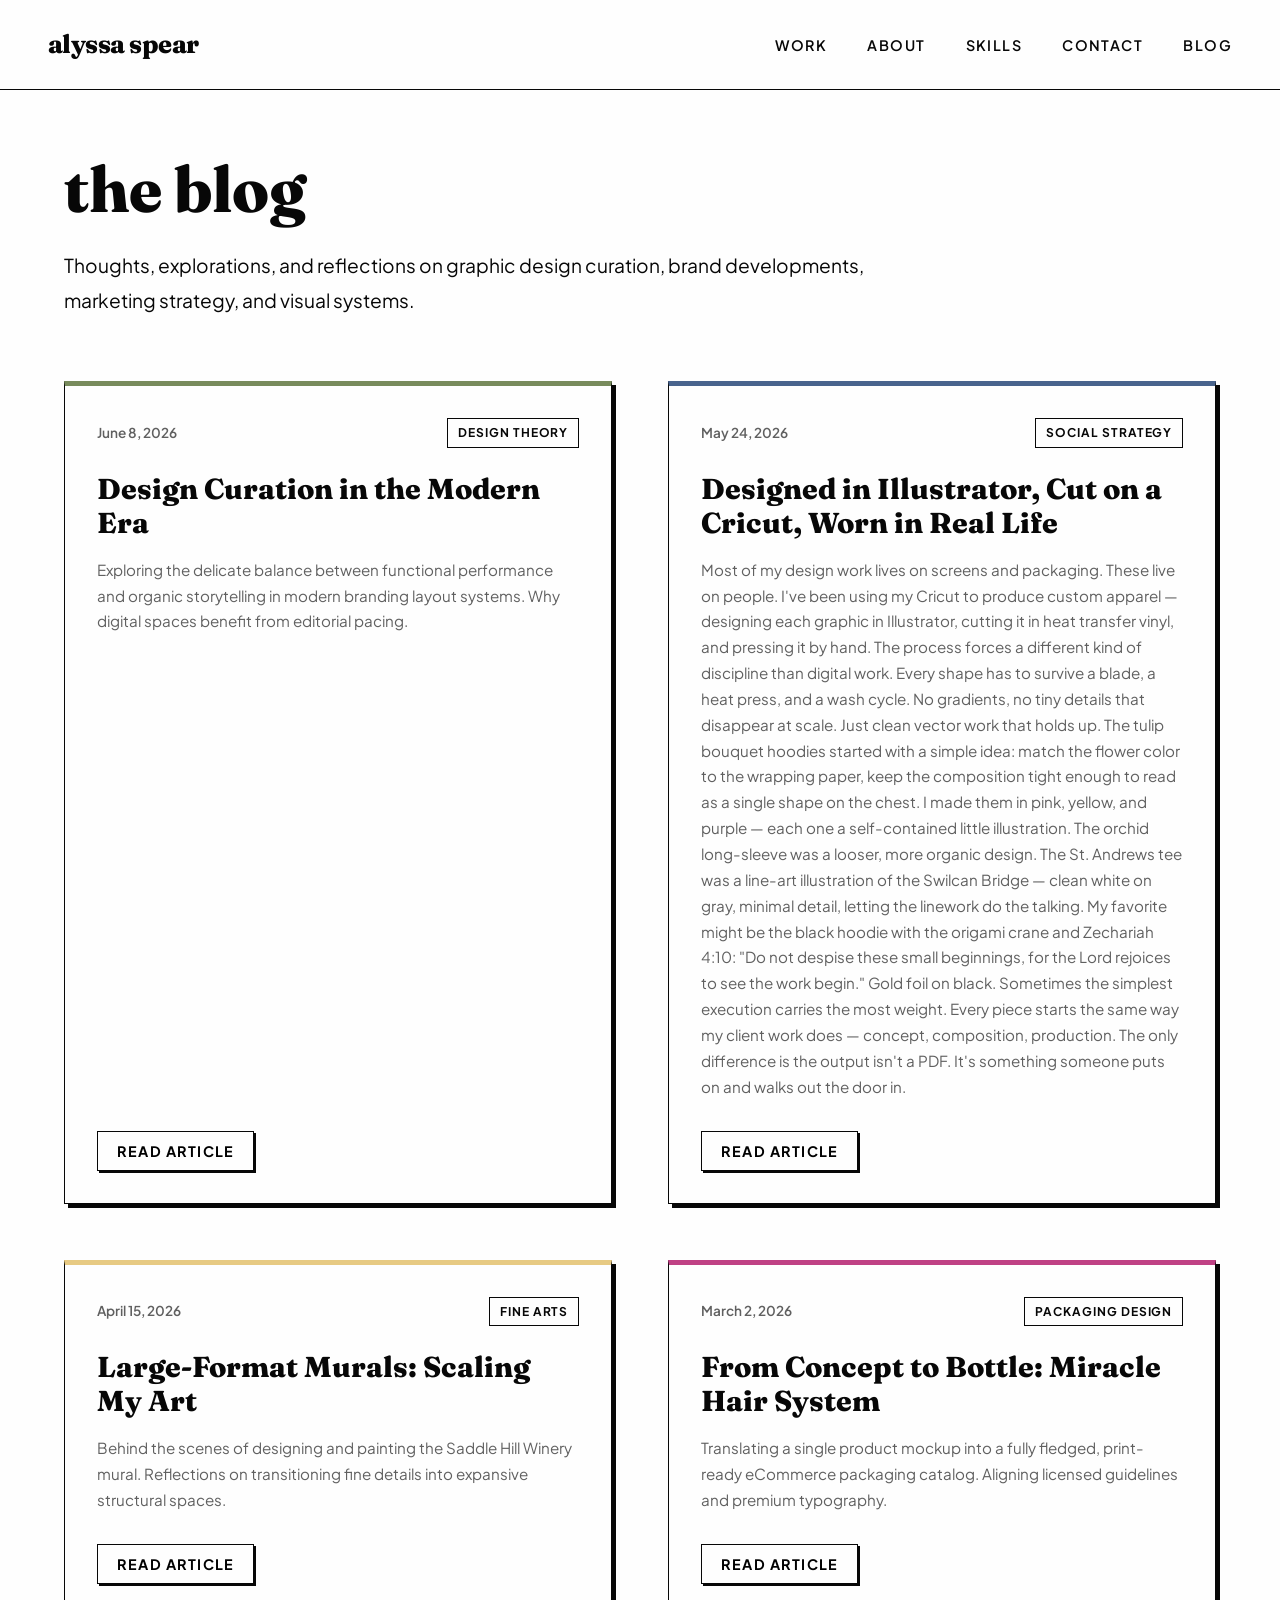
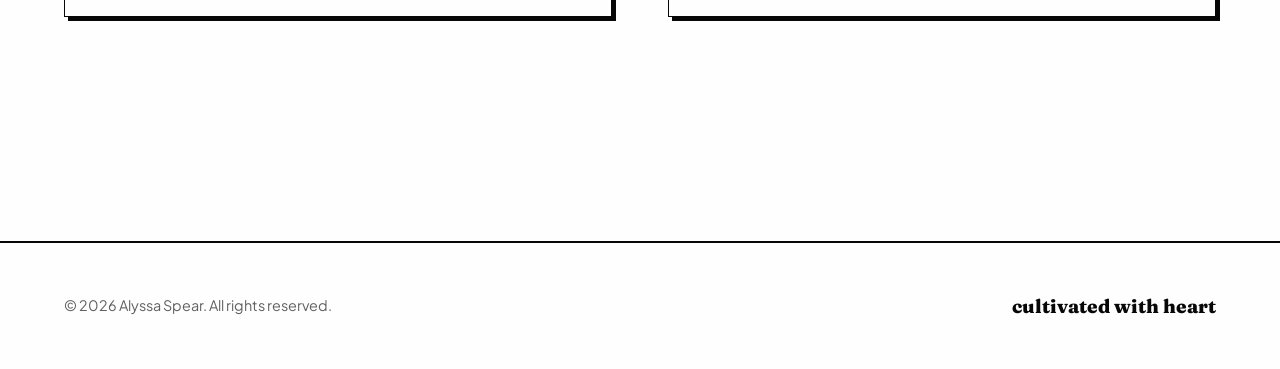
==== commit ea727f43: "Change blog post to focus on custom apparel design Updated blog post title and excerpt to reflect ne" ====
--- a/blog.html
+++ b/blog.html
@@ -54,8 +54,18 @@
                     <span class="blog-card-date">May 24, 2026</span>
                     <span class="blog-card-category">Social Strategy</span>
                 </div>
-                <h3 class="blog-card-title">Reimagining Fellowship Branding</h3>
-                <p class="blog-card-excerpt">A case study on how we reconfigured the social media presence and outreach strategy of Haven House Fellowship to build deeper connections with the university community.</p>
+                <h3 class="blog-card-title">Designed in Illustrator, Cut on a Cricut, Worn in Real Life</h3>
+                <p class="blog-card-excerpt">Most of my design work lives on screens and packaging. These live on people.
+
+I've been using my Cricut to produce custom apparel — designing each graphic in Illustrator, cutting it in heat transfer vinyl, and pressing it by hand. The process forces a different kind of discipline than digital work. Every shape has to survive a blade, a heat press, and a wash cycle. No gradients, no tiny details that disappear at scale. Just clean vector work that holds up.
+
+The tulip bouquet hoodies started with a simple idea: match the flower color to the wrapping paper, keep the composition tight enough to read as a single shape on the chest. I made them in pink, yellow, and purple — each one a self-contained little illustration.
+
+The orchid long-sleeve was a looser, more organic design. The St. Andrews tee was a line-art illustration of the Swilcan Bridge — clean white on gray, minimal detail, letting the linework do the talking.
+
+My favorite might be the black hoodie with the origami crane and Zechariah 4:10: "Do not despise these small beginnings, for the Lord rejoices to see the work begin." Gold foil on black. Sometimes the simplest execution carries the most weight.
+
+Every piece starts the same way my client work does — concept, composition, production. The only difference is the output isn't a PDF. It's something someone puts on and walks out the door in.</p>
                 <button class="blog-read-btn" data-post="fellowship-branding">Read Article</button>
             </div>
 
